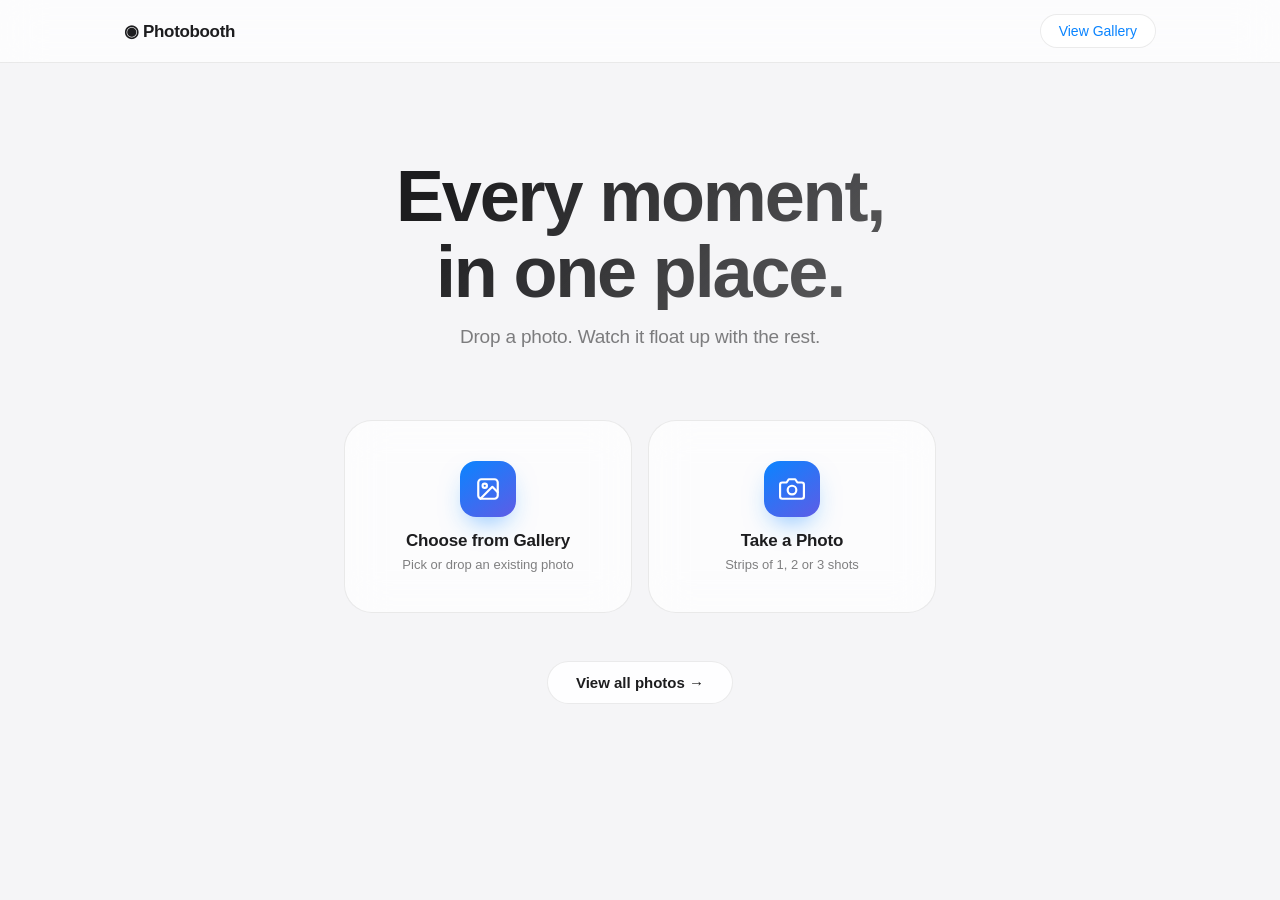
==== index.html @ c42ef678 "photobooth frontend" ====
<!DOCTYPE html>
<html lang="en">
<head>
<meta charset="utf-8">
<meta name="viewport" content="width=device-width, initial-scale=1">
<title>Photobooth</title>
<link rel="stylesheet" href="shared.css">
<style>
  /* ---------- Ambient floating bubbles ---------- */
  #bubbleLayer {
    position: fixed; inset: 0;
    overflow: hidden;
    pointer-events: none;
    z-index: 1;
  }
  .bubble {
    position: absolute;
    bottom: -30vh;
    border-radius: 24px;
    overflow: hidden;
    border: 1px solid var(--border);
    box-shadow: 0 20px 50px -18px rgba(0,0,0,.55);
    opacity: 0;
    will-change: transform, opacity;
    animation: floatUp linear forwards;
  }
  .bubble img { width: 100%; height: 100%; object-fit: cover; display: block; }
  @keyframes floatUp {
    0%   { opacity: 0; transform: translate3d(var(--x0), 0, 0) scale(var(--s0)) rotate(var(--r0)); }
    8%   { opacity: var(--o); }
    85%  { opacity: var(--o); }
    100% { opacity: 0; transform: translate3d(var(--x1), -145vh, 0) scale(var(--s1)) rotate(var(--r1)); }
  }
  @media (prefers-reduced-motion: reduce) { #bubbleLayer { display: none; } }

  /* keep interactive content above the bubble layer */
  nav, .hero, .dropzone-wrap, .viewall-wrap { position: relative; z-index: 2; }

  /* ---------- Source picker ---------- */
  .picker {
    display: grid;
    grid-template-columns: 1fr 1fr;
    gap: 16px;
  }
  @media (max-width: 560px) { .picker { grid-template-columns: 1fr; } }

  .pick-card {
    border: 1px solid var(--border);
    border-radius: var(--radius-lg);
    background: var(--surface);
    backdrop-filter: var(--blur);
    -webkit-backdrop-filter: var(--blur);
    padding: 40px 24px;
    text-align: center;
    cursor: pointer;
    transition: transform .35s cubic-bezier(.22,1,.36,1),
                border-color .25s ease, background .25s ease,
                box-shadow .35s ease;
  }
  .pick-card:hover {
    border-color: var(--accent);
    background: var(--surface-hover);
    transform: translateY(-4px);
    box-shadow: 0 24px 60px -24px rgba(10, 132, 255, 0.35);
  }
  .pick-card .dz-icon { margin-bottom: 14px; }

  /* ---------- Drop zone ---------- */
  .dropzone-wrap { max-width: 640px; margin: 0 auto; padding: 24px; }

  .back-link {
    display: inline-block;
    margin-bottom: 14px;
    font-size: 14px; font-weight: 500;
    color: var(--accent);
    cursor: pointer;
    border: none; background: none; padding: 0;
    font-family: inherit;
  }
  .back-link:hover { text-decoration: underline; }

  .dropzone {
    position: relative;
    border: 1.5px dashed var(--border);
    border-radius: var(--radius-lg);
    background: var(--surface);
    backdrop-filter: var(--blur);
    -webkit-backdrop-filter: var(--blur);
    padding: 56px 32px;
    text-align: center;
    cursor: pointer;
    transition: transform .35s cubic-bezier(.22,1,.36,1),
                border-color .25s ease, background .25s ease,
                box-shadow .35s ease;
  }
  .dropzone:hover, .dropzone.dragover {
    border-color: var(--accent);
    background: var(--surface-hover);
    transform: scale(1.015);
    box-shadow: 0 24px 60px -24px rgba(10, 132, 255, 0.35);
  }
  .dropzone input { display: none; }

  .dz-icon {
    width: 56px; height: 56px; margin: 0 auto 18px;
    border-radius: 16px;
    display: grid; place-items: center;
    background: linear-gradient(145deg, var(--accent), #5e5ce6);
    box-shadow: 0 12px 28px -10px rgba(10, 132, 255, 0.6);
    transition: transform .35s cubic-bezier(.22,1,.36,1);
  }
  .dropzone:hover .dz-icon { transform: translateY(-4px) scale(1.05); }
  .dz-icon svg { width: 26px; height: 26px; stroke: #fff; }

  .dz-title { font-size: 17px; font-weight: 600; letter-spacing: -0.01em; }
  .dz-sub { margin-top: 6px; font-size: 13px; color: var(--text-dim); }

  .preview {
    display: none;
    margin-top: 20px;
    align-items: center; gap: 14px;
    text-align: left;
  }
  .preview.show { display: flex; animation: rise .4s cubic-bezier(.22,1,.36,1); }
  .preview img {
    width: 64px; height: 64px; object-fit: cover;
    border-radius: var(--radius-md);
    border: 1px solid var(--border);
  }
  .preview .meta { flex: 1; min-width: 0; }
  .preview .name {
    font-size: 14px; font-weight: 600;
    white-space: nowrap; overflow: hidden; text-overflow: ellipsis;
  }
  .preview .size { font-size: 12px; color: var(--text-dim); margin-top: 2px; }

  /* ---------- View all ---------- */
  .viewall-wrap { text-align: center; padding: 24px 24px 96px; }

  /* ---------- Camera ---------- */
  .camera-card {
    border: 1px solid var(--border);
    border-radius: var(--radius-lg);
    background: var(--surface);
    backdrop-filter: var(--blur);
    -webkit-backdrop-filter: var(--blur);
    padding: 24px;
    text-align: center;
    animation: rise .4s cubic-bezier(.22,1,.36,1);
  }
  .camera-view {
    width: 100%;
    border-radius: var(--radius-md);
    background: #000;
    aspect-ratio: 4 / 3;
    object-fit: cover;
    transform: scaleX(-1);
  }
  .camera-actions {
    display: flex; justify-content: center; align-items: center;
    gap: 20px; margin-top: 20px;
  }
  .shutter {
    width: 72px; height: 72px;
    border-radius: 50%;
    border: 4px solid #fff;
    background: transparent;
    cursor: pointer;
    position: relative;
    transition: transform .2s cubic-bezier(.22,1,.36,1);
    box-shadow: 0 0 0 2px var(--border);
  }
  .shutter::after {
    content: '';
    position: absolute; inset: 6px;
    border-radius: 50%;
    background: #fff;
    transition: transform .15s ease;
  }
  .shutter:hover { transform: scale(1.06); }
  .shutter:active::after { transform: scale(.85); }

  .camera-error { padding: 40px 16px; color: var(--text-dim); font-size: 15px; line-height: 1.5; }

  /* ---------- Template picker ---------- */
  .template-picker {
    display: grid;
    grid-template-columns: repeat(3, 1fr);
    gap: 16px;
  }
  @media (max-width: 560px) { .template-picker { grid-template-columns: 1fr; } }

  .tmpl-card {
    border: 1px solid var(--border);
    border-radius: var(--radius-lg);
    background: var(--surface);
    backdrop-filter: var(--blur);
    -webkit-backdrop-filter: var(--blur);
    padding: 32px 20px;
    text-align: center;
    cursor: pointer;
    transition: transform .35s cubic-bezier(.22,1,.36,1),
                border-color .25s ease, background .25s ease,
                box-shadow .35s ease;
  }
  .tmpl-card:hover {
    border-color: var(--accent);
    background: var(--surface-hover);
    transform: translateY(-4px);
    box-shadow: 0 24px 60px -24px rgba(10, 132, 255, 0.35);
  }
  .tmpl-preview {
    margin: 0 auto 16px;
    width: 52px;
    background: #fff;
    border-radius: 6px;
    padding: 5px;
    display: flex; flex-direction: column; gap: 5px;
    box-shadow: 0 8px 20px -8px rgba(0,0,0,.4);
  }
  .tmpl-preview span {
    display: block;
    border-radius: 3px;
    background: linear-gradient(145deg, var(--accent), #5e5ce6);
    aspect-ratio: 4 / 3;
  }

  /* ---------- Background theme picker ---------- */
  .bg-picker {
    display: flex; gap: 12px; justify-content: center;
    margin-top: 20px;
    flex-wrap: wrap;
  }
  .bg-swatch {
    width: 44px; height: 74px;
    border-radius: 10px;
    border: 2px solid var(--border);
    cursor: pointer;
    object-fit: cover;
    background: var(--surface-hover);
    transition: transform .3s cubic-bezier(.22,1,.36,1), border-color .2s ease,
                box-shadow .3s ease;
  }
  .bg-swatch:hover { transform: translateY(-3px); }
  .bg-swatch.active {
    border-color: var(--accent);
    box-shadow: 0 0 0 3px rgba(10,132,255,.35), 0 10px 24px -10px rgba(10,132,255,.5);
    transform: translateY(-3px) scale(1.06);
  }
  .bg-label {
    margin-top: 10px;
    font-size: 12px; font-weight: 500;
    color: var(--text-dim);
    text-align: center;
  }

  .shot-progress {
    display: flex; justify-content: center; gap: 8px;
    margin-top: 16px;
  }
  .shot-progress i {
    width: 9px; height: 9px; border-radius: 50%;
    background: var(--border);
    transition: background .3s ease, transform .3s ease;
  }
  .shot-progress i.done { background: var(--accent); transform: scale(1.15); }
  .shot-progress i.current { background: var(--text); }

  .camera-counter {
    margin-top: 14px;
    font-size: 14px; font-weight: 600;
    color: var(--text-dim);
    letter-spacing: -0.01em;
  }

  .strip-review {
    max-height: 65vh;
    width: auto; max-width: 100%;
    margin: 0 auto;
    display: block;
    border-radius: var(--radius-md);
    border: 1px solid var(--border);
    box-shadow: 0 24px 60px -20px rgba(0,0,0,.5);
  }

  .flash {
    position: fixed; inset: 0; z-index: 250;
    background: #fff;
    opacity: 0; pointer-events: none;
  }
  .flash.go { animation: flashAnim .4s ease-out; }
  @keyframes flashAnim { 0% { opacity: .9; } 100% { opacity: 0; } }
</style>
</head>
<body>

<div id="bubbleLayer" aria-hidden="true"></div>

<nav>
  <div class="nav-inner">
    <a class="wordmark" href="index.html">◉ Photobooth</a>
    <a class="nav-link" href="gallery.html">View Gallery</a>
  </div>
</nav>

<header class="hero">
  <h1>Every moment,<br>in one place.</h1>
  <p>Drop a photo. Watch it float up with the rest.</p>
</header>

<div class="dropzone-wrap">

  <!-- Step 1: choose source -->
  <div class="picker" id="picker">
    <div class="pick-card" id="pickGallery">
      <div class="dz-icon">
        <svg fill="none" stroke-width="2" viewBox="0 0 24 24" stroke-linecap="round" stroke-linejoin="round">
          <rect x="3" y="3" width="18" height="18" rx="3"/><circle cx="9" cy="9" r="2"/><path d="M21 15l-5-5L5 21"/>
        </svg>
      </div>
      <div class="dz-title">Choose from Gallery</div>
      <div class="dz-sub">Pick or drop an existing photo</div>
    </div>
    <div class="pick-card" id="pickCamera">
      <div class="dz-icon">
        <svg fill="none" stroke-width="2" viewBox="0 0 24 24" stroke-linecap="round" stroke-linejoin="round">
          <path d="M23 19a2 2 0 01-2 2H3a2 2 0 01-2-2V8a2 2 0 012-2h4l2-3h6l2 3h4a2 2 0 012 2z"/><circle cx="12" cy="13" r="4"/>
        </svg>
      </div>
      <div class="dz-title">Take a Photo</div>
      <div class="dz-sub">Strips of 1, 2 or 3 shots</div>
    </div>
  </div>

  <!-- Step 2a: gallery picker -->
  <div id="galleryMode" class="hidden">
    <button class="back-link" data-back>‹ Back</button>
    <label class="dropzone" id="dropzone">
      <input type="file" id="file" accept="image/jpeg,image/png,image/webp">
      <div class="dz-icon">
        <svg fill="none" stroke-width="2" viewBox="0 0 24 24" stroke-linecap="round" stroke-linejoin="round">
          <path d="M12 16V4m0 0l-4 4m4-4l4 4"/><path d="M4 16v3a1 1 0 001 1h14a1 1 0 001-1v-3"/>
        </svg>
      </div>
      <div class="dz-title">Tap to choose, or drop a photo</div>
      <div class="dz-sub">JPEG · PNG · WebP — up to 5 MB</div>
      <div class="preview" id="preview">
        <img id="previewImg" alt="">
        <div class="meta">
          <div class="name" id="previewName"></div>
          <div class="size" id="previewSize"></div>
        </div>
      </div>
    </label>
    <div style="text-align:center; margin-top:20px;">
      <button class="btn-upload" id="uploadBtn">Share Photo</button>
    </div>
  </div>

  <!-- Step 2b: camera template picker -->
  <div id="templateMode" class="hidden">
    <button class="back-link" data-back>‹ Back</button>
    <div class="template-picker">
      <div class="tmpl-card" data-tmpl="1">
        <div class="tmpl-preview"><span></span></div>
        <div class="dz-title">Single Shot</div>
        <div class="dz-sub">1 photo · 2×6 strip</div>
      </div>
      <div class="tmpl-card" data-tmpl="2">
        <div class="tmpl-preview"><span></span><span></span></div>
        <div class="dz-title">Double</div>
        <div class="dz-sub">2 photos · 2×6 strip</div>
      </div>
      <div class="tmpl-card" data-tmpl="3">
        <div class="tmpl-preview"><span></span><span></span><span></span></div>
        <div class="dz-title">Classic Strip</div>
        <div class="dz-sub">3 photos · 2×6 strip</div>
      </div>
    </div>
  </div>

  <!-- Step 3: camera -->
  <div id="cameraMode" class="hidden">
    <button class="back-link" data-back-to-templates>‹ Templates</button>
    <div class="camera-card">
      <video class="camera-view" id="cameraView" autoplay playsinline></video>
      <canvas id="cameraCanvas" class="hidden"></canvas>
      <img id="stripPreview" class="strip-review hidden" alt="Your photo strip">
      <div class="camera-error hidden" id="cameraError"></div>
      <div id="captureUI">
        <div class="camera-counter" id="shotCounter"></div>
        <div class="camera-actions" id="cameraActions">
          <button class="shutter" id="shutterBtn" aria-label="Take photo"></button>
        </div>
        <div class="shot-progress" id="shotProgress"></div>
        <div class="bg-picker" id="bgPicker"></div>
        <div class="bg-label" id="bgLabel"></div>
      </div>
      <div class="camera-actions hidden" id="reviewActions">
        <button class="btn-pill btn-ghost" id="retakeBtn">Retake All</button>
        <button class="btn-pill btn-ghost" id="downloadBtn">Download</button>
        <button class="btn-pill btn-primary" id="shareCameraBtn">Share Strip</button>
      </div>
    </div>
  </div>

</div>

<div class="viewall-wrap">
  <a class="btn-pill btn-ghost" href="gallery.html" style="display:inline-block; text-decoration:none;">
    View all photos →
  </a>
</div>

<div class="flash" id="flash"></div>
<div class="lightbox" id="lightbox"><img id="lightboxImg" alt=""></div>
<div class="toast" id="toast"></div>

<script type="module">
  import { upload, list } from './storage.js';
  import { $, toast, initLightbox } from './shared.js';

  initLightbox();

  const fileInput = $('file'), uploadBtn = $('uploadBtn');

  /* ---------- Mode switching ---------- */
  const views = { picker: $('picker'), gallery: $('galleryMode'), templates: $('templateMode'), camera: $('cameraMode') };

  function show(mode) {
    Object.entries(views).forEach(([k, el]) => el.classList.toggle('hidden', k !== mode));
    if (mode !== 'camera') stopCamera();
  }

  $('pickGallery').addEventListener('click', () => show('gallery'));
  $('pickCamera').addEventListener('click', () => show('templates'));
  document.querySelectorAll('[data-back]').forEach(b =>
    b.addEventListener('click', () => { resetGalleryMode(); show('picker'); })
  );
  document.querySelectorAll('[data-back-to-templates]').forEach(b =>
    b.addEventListener('click', () => show('templates'))
  );

  /* ---------- Gallery mode ---------- */
  function setFile(f) {
    if (!f) return;
    $('previewImg').src = URL.createObjectURL(f);
    $('previewName').textContent = f.name;
    $('previewSize').textContent = (f.size / 1024 / 1024).toFixed(2) + ' MB';
    $('preview').classList.add('show');
    uploadBtn.classList.add('show');
  }

  function resetGalleryMode() {
    fileInput.value = '';
    $('preview').classList.remove('show');
    uploadBtn.classList.remove('show');
  }

  fileInput.addEventListener('change', () => setFile(fileInput.files[0]));

  const dropzone = $('dropzone');
  ['dragover', 'dragleave', 'drop'].forEach(ev =>
    dropzone.addEventListener(ev, (e) => {
      e.preventDefault();
      dropzone.classList.toggle('dragover', ev === 'dragover');
      if (ev === 'drop') {
        const f = e.dataTransfer.files[0];
        if (f) { fileInput.files = e.dataTransfer.files; setFile(f); }
      }
    })
  );

  uploadBtn.addEventListener('click', () => shareFile(fileInput.files[0], uploadBtn, resetGalleryMode));

  /* ---------- Camera: templates + strips ---------- */
  const STRIP = { W: 600, H: 1800, PAD: 30, GAP: 24, BOTTOM: 120, BG: '#ffffff' };

  let stream = null;
  let shotCount = 0;
  let shots = [];
  let stripBlob = null;

  let bgTemplates = [];
  let activeBg = null;
  const bgImageCache = {};

  function loadImage(url) {
    return new Promise((resolve, reject) => {
      const img = new Image();
      img.onload = () => resolve(img);
      img.onerror = reject;
      img.src = url;
    });
  }

  async function loadBgTemplates() {
    try {
      const res = await fetch('templates/templates.json');
      const data = await res.json();
      bgTemplates = data.templates || [];
    } catch {
      bgTemplates = [];
    }
    if (bgTemplates.length && !activeBg) activeBg = bgTemplates[0];
    renderBgPicker();
    bgTemplates.forEach(t => {
      loadImage(t.file).then(img => { bgImageCache[t.id] = img; }).catch(() => {});
    });
  }

  function renderBgPicker() {
    const wrap = $('bgPicker');
    wrap.innerHTML = '';
    bgTemplates.forEach(t => {
      const img = document.createElement('img');
      img.className = 'bg-swatch' + (activeBg && activeBg.id === t.id ? ' active' : '');
      img.src = t.file;
      img.alt = t.name;
      img.title = t.name;
      img.addEventListener('click', () => { activeBg = t; renderBgPicker(); });
      wrap.appendChild(img);
    });
    $('bgLabel').textContent = activeBg ? 'Background: ' + activeBg.name : '';
  }

  loadBgTemplates();

  document.querySelectorAll('.tmpl-card').forEach(card =>
    card.addEventListener('click', () => {
      shotCount = Number(card.dataset.tmpl);
      startCamera();
    })
  );

  async function startCamera() {
    resetCapture();
    show('camera');
    try {
      stream = await navigator.mediaDevices.getUserMedia({
        video: { facingMode: 'user', width: { ideal: 1280 }, height: { ideal: 960 } },
        audio: false,
      });
      $('cameraView').srcObject = stream;
    } catch (err) {
      $('cameraView').classList.add('hidden');
      $('captureUI').classList.add('hidden');
      const msg = $('cameraError');
      msg.classList.remove('hidden');
      msg.innerHTML = err.name === 'NotAllowedError'
        ? 'Camera access was denied.<br>Allow camera permission in your browser and try again.'
        : 'No camera available on this device.<br>Try “Choose from Gallery” instead.';
    }
  }

  function stopCamera() {
    if (stream) { stream.getTracks().forEach(t => t.stop()); stream = null; }
  }

  function resetCapture() {
    shots = [];
    stripBlob = null;
    $('stripPreview').classList.add('hidden');
    $('cameraView').classList.remove('hidden');
    $('reviewActions').classList.add('hidden');
    $('captureUI').classList.remove('hidden');
    $('cameraError').classList.add('hidden');
    renderProgress();
  }

  function renderProgress() {
    $('shotCounter').textContent = `Photo ${Math.min(shots.length + 1, shotCount)} of ${shotCount}`;
    const dots = $('shotProgress');
    dots.innerHTML = '';
    for (let i = 0; i < shotCount; i++) {
      const d = document.createElement('i');
      if (i < shots.length) d.className = 'done';
      else if (i === shots.length) d.className = 'current';
      dots.appendChild(d);
    }
  }

  $('shutterBtn').addEventListener('click', () => {
    const video = $('cameraView');
    const shot = document.createElement('canvas');

    const vw = video.videoWidth, vh = video.videoHeight;
    const targetRatio = 4 / 3;
    let sw = vw, sh = vw / targetRatio;
    if (sh > vh) { sh = vh; sw = vh * targetRatio; }
    shot.width = sw; shot.height = sh;
    const ctx = shot.getContext('2d');
    ctx.translate(sw, 0);
    ctx.scale(-1, 1);
    ctx.drawImage(video, (vw - sw) / 2, (vh - sh) / 2, sw, sh, 0, 0, sw, sh);

    shots.push(shot);

    const flash = $('flash');
    flash.classList.remove('go');
    void flash.offsetWidth;
    flash.classList.add('go');

    if (shots.length >= shotCount) composeStrip();
    else renderProgress();
  });

  function composeStrip() {
    const c = $('cameraCanvas');
    c.width = STRIP.W; c.height = STRIP.H;
    const ctx = c.getContext('2d');

    const bgImg = activeBg && bgImageCache[activeBg.id];
    if (bgImg) ctx.drawImage(bgImg, 0, 0, STRIP.W, STRIP.H);
    else { ctx.fillStyle = STRIP.BG; ctx.fillRect(0, 0, STRIP.W, STRIP.H); }

    const n = shots.length;
    const availH = STRIP.H - STRIP.PAD * 2 - STRIP.BOTTOM - STRIP.GAP * (n - 1);
    const cellH = Math.floor(availH / n);
    const cellW = STRIP.W - STRIP.PAD * 2;

    shots.forEach((shot, i) => {
      const y = STRIP.PAD + i * (cellH + STRIP.GAP);
      const cellRatio = cellW / cellH;
      let sw = shot.width, sh = shot.width / cellRatio;
      if (sh > shot.height) { sh = shot.height; sw = shot.height * cellRatio; }
      const sx = (shot.width - sw) / 2, sy = (shot.height - sh) / 2;
      ctx.drawImage(shot, sx, sy, sw, sh, STRIP.PAD, y, cellW, cellH);
    });

    const textColor = (activeBg && activeBg.textColor) || '#1d1d1f';
    const subColor  = (activeBg && activeBg.subColor)  || '#86868b';
    ctx.fillStyle = textColor;
    ctx.font = '600 30px -apple-system, "SF Pro Text", "Segoe UI", sans-serif';
    ctx.textAlign = 'center';
    ctx.fillText('◉ PHOTOBOOTH', STRIP.W / 2, STRIP.H - STRIP.BOTTOM / 2 - 14);
    ctx.fillStyle = subColor;
    ctx.font = '400 18px -apple-system, "SF Pro Text", "Segoe UI", sans-serif';
    ctx.fillText(new Date().toLocaleDateString(undefined, { day: 'numeric', month: 'short', year: 'numeric' }),
                 STRIP.W / 2, STRIP.H - STRIP.BOTTOM / 2 + 16);

    c.toBlob((blob) => {
      stripBlob = blob;
      $('stripPreview').src = URL.createObjectURL(blob);
      $('stripPreview').classList.remove('hidden');
      $('cameraView').classList.add('hidden');
      $('captureUI').classList.add('hidden');
      $('reviewActions').classList.remove('hidden');
    }, 'image/jpeg', 0.92);
  }

  $('retakeBtn').addEventListener('click', resetCapture);

  function downloadBlob(blob, filename) {
    const a = document.createElement('a');
    a.href = URL.createObjectURL(blob);
    a.download = filename;
    document.body.appendChild(a);
    a.click();
    a.remove();
    setTimeout(() => URL.revokeObjectURL(a.href), 4000);
    toast('Downloading…');
  }

  $('downloadBtn').addEventListener('click', () => {
    if (stripBlob) downloadBlob(stripBlob, `photobooth-strip_${Date.now()}.jpg`);
  });

  $('shareCameraBtn').addEventListener('click', () => {
    if (!stripBlob) return;
    const f = new File([stripBlob], `strip_${Date.now()}.jpg`, { type: 'image/jpeg' });
    shareFile(f, $('shareCameraBtn'), () => { resetCapture(); show('picker'); });
  });

  /* ---------- Shared upload ---------- */
  async function shareFile(f, btn, onDone) {
    if (!f) return;
    btn.disabled = true;
    const label = btn.textContent;
    btn.textContent = 'Sharing…';
    try {
      const res = await upload(f);
      if (res.ok) {
        toast('Photo shared ✓');
        onDone();
        loadBubbles(); // let the new photo join the float
      } else {
        toast('Upload failed: ' + res.error);
      }
    } catch {
      toast('Upload failed — backend not reachable');
    }
    btn.disabled = false;
    btn.textContent = label;
  }

  /* ---------- Floating bubbles ---------- */
  let bubblePool = [];
  let bubbleTimer = null;

  function spawnBubble() {
    if (!bubblePool.length) return;
    const layer = $('bubbleLayer');
    if (layer.childElementCount >= 9) return; // keep it ambient, not noisy

    const img = bubblePool[Math.floor(Math.random() * bubblePool.length)];
    const b = document.createElement('div');
    b.className = 'bubble';

    const size = 90 + Math.random() * 130;          // 90–220 px
    const fromLeft = Math.random() < 0.5;
    const edgeX = fromLeft
      ? -(size * 0.4) + Math.random() * (innerWidth * 0.22)
      : innerWidth - Math.random() * (innerWidth * 0.22) - size * 0.6;
    const drift = (fromLeft ? 1 : -1) * (30 + Math.random() * 90);
    const dur = 14 + Math.random() * 10;            // 14–24 s to cross the screen
    const rot = (Math.random() * 10 - 5).toFixed(1);

    b.style.width = size + 'px';
    b.style.height = size + 'px';
    b.style.left = '0px';
    b.style.setProperty('--x0', edgeX + 'px');
    b.style.setProperty('--x1', (edgeX + drift) + 'px');
    b.style.setProperty('--s0', (0.85 + Math.random() * 0.2).toFixed(2));
    b.style.setProperty('--s1', (1.0 + Math.random() * 0.15).toFixed(2));
    b.style.setProperty('--r0', rot + 'deg');
    b.style.setProperty('--r1', (-rot) + 'deg');
    b.style.setProperty('--o', (0.5 + Math.random() * 0.4).toFixed(2));
    b.style.animationDuration = dur + 's';

    const el = document.createElement('img');
    el.src = img.url;
    el.alt = '';
    el.draggable = false;
    b.appendChild(el);
    b.addEventListener('animationend', () => b.remove());
    layer.appendChild(b);
  }

  async function loadBubbles() {
    try {
      const res = await list();
      if (!res.ok) return;
      bubblePool = res.images;
      if (bubbleTimer) clearInterval(bubbleTimer);
      if (!bubblePool.length) return;
      for (let i = 0; i < 3; i++) setTimeout(spawnBubble, i * 900); // opening burst
      bubbleTimer = setInterval(spawnBubble, 2200);
    } catch { /* backend offline — page still works */ }
  }

  loadBubbles();
</script>
</body>
</html>
---- shared.css ----
/* Photobooth shared design system — Apple-style, dark-first */

:root {
  --bg: #000000;
  --surface: rgba(255, 255, 255, 0.06);
  --surface-hover: rgba(255, 255, 255, 0.1);
  --border: rgba(255, 255, 255, 0.12);
  --text: #f5f5f7;
  --text-dim: rgba(245, 245, 247, 0.56);
  --accent: #0a84ff;
  --radius-lg: 28px;
  --radius-md: 18px;
  --blur: saturate(180%) blur(20px);
}
@media (prefers-color-scheme: light) {
  :root {
    --bg: #f5f5f7;
    --surface: rgba(255, 255, 255, 0.72);
    --surface-hover: rgba(255, 255, 255, 0.9);
    --border: rgba(0, 0, 0, 0.08);
    --text: #1d1d1f;
    --text-dim: rgba(29, 29, 31, 0.56);
  }
}

* { margin: 0; padding: 0; box-sizing: border-box; }

html { -webkit-font-smoothing: antialiased; }

body {
  font-family: -apple-system, BlinkMacSystemFont, "SF Pro Display", "SF Pro Text",
               "Segoe UI", Roboto, "Helvetica Neue", sans-serif;
  background: var(--bg);
  color: var(--text);
  min-height: 100vh;
  transition: background .4s ease;
}

.hidden { display: none !important; }

/* ---------- Nav ---------- */
nav {
  position: sticky; top: 0; z-index: 100;
  backdrop-filter: var(--blur);
  -webkit-backdrop-filter: var(--blur);
  background: var(--surface);
  border-bottom: 1px solid var(--border);
}
.nav-inner {
  max-width: 1080px; margin: 0 auto;
  display: flex; align-items: center; justify-content: space-between;
  padding: 14px 24px;
}
.wordmark {
  font-size: 17px; font-weight: 600; letter-spacing: -0.02em;
  color: var(--text); text-decoration: none;
}
.nav-link {
  font-size: 14px; font-weight: 500;
  color: var(--accent); text-decoration: none;
  padding: 8px 18px;
  border-radius: 980px;
  border: 1px solid var(--border);
  background: var(--surface);
  transition: transform .3s cubic-bezier(.22,1,.36,1), background .25s ease;
}
.nav-link:hover { transform: scale(1.05); background: var(--surface-hover); }

/* ---------- Hero ---------- */
.hero {
  max-width: 1080px; margin: 0 auto;
  padding: 96px 24px 48px;
  text-align: center;
  position: relative; z-index: 2;
}
.hero h1 {
  font-size: clamp(40px, 7vw, 72px);
  font-weight: 700;
  letter-spacing: -0.03em;
  line-height: 1.05;
  background: linear-gradient(135deg, var(--text) 30%, var(--text-dim));
  -webkit-background-clip: text;
  background-clip: text;
  -webkit-text-fill-color: transparent;
}
.hero p {
  margin-top: 16px;
  font-size: 19px;
  color: var(--text-dim);
  letter-spacing: -0.01em;
}

/* ---------- Buttons ---------- */
.btn-pill {
  padding: 12px 28px;
  font: inherit; font-size: 15px; font-weight: 600;
  border-radius: 980px;
  cursor: pointer;
  transition: transform .3s cubic-bezier(.22,1,.36,1), opacity .2s;
}
.btn-pill:hover { transform: scale(1.04); }
.btn-pill:disabled { opacity: .45; cursor: default; transform: none; }
.btn-primary { background: var(--accent); color: #fff; border: none; box-shadow: 0 12px 30px -10px rgba(10,132,255,.55); }
.btn-ghost { background: var(--surface-hover); color: var(--text); border: 1px solid var(--border); }

.btn-upload {
  display: none;
  margin: 8px auto 0;
  padding: 14px 44px;
  font: inherit; font-size: 16px; font-weight: 600; letter-spacing: -0.01em;
  color: #fff;
  background: var(--accent);
  border: none; border-radius: 980px;
  cursor: pointer;
  box-shadow: 0 12px 30px -10px rgba(10, 132, 255, 0.55);
  transition: transform .3s cubic-bezier(.22,1,.36,1), box-shadow .3s ease, opacity .2s;
}
.btn-upload.show { display: block; animation: rise .4s cubic-bezier(.22,1,.36,1); }
.btn-upload:hover { transform: scale(1.04); box-shadow: 0 16px 36px -10px rgba(10,132,255,.7); }
.btn-upload:active { transform: scale(0.97); }
.btn-upload:disabled { opacity: .45; cursor: default; transform: none; }

@keyframes rise {
  from { opacity: 0; transform: translateY(12px); }
  to   { opacity: 1; transform: translateY(0); }
}

/* ---------- Toast ---------- */
.toast {
  position: fixed; left: 50%; bottom: 32px;
  transform: translate(-50%, 80px);
  padding: 12px 22px;
  font-size: 14px; font-weight: 500;
  background: var(--surface);
  backdrop-filter: var(--blur);
  -webkit-backdrop-filter: var(--blur);
  border: 1px solid var(--border);
  border-radius: 980px;
  box-shadow: 0 16px 40px -12px rgba(0,0,0,.4);
  opacity: 0;
  transition: transform .45s cubic-bezier(.22,1,.36,1), opacity .3s;
  pointer-events: none;
  z-index: 400;
}
.toast.show { opacity: 1; transform: translate(-50%, 0); }

/* ---------- Lightbox ---------- */
.lightbox {
  position: fixed; inset: 0; z-index: 300;
  display: grid; place-items: center;
  background: rgba(0,0,0,.7);
  backdrop-filter: blur(30px);
  -webkit-backdrop-filter: blur(30px);
  opacity: 0; pointer-events: none;
  transition: opacity .3s ease;
  cursor: zoom-out;
}
.lightbox.open { opacity: 1; pointer-events: auto; }
.lightbox img {
  max-width: 92vw; max-height: 88vh;
  border-radius: var(--radius-md);
  box-shadow: 0 40px 100px -20px rgba(0,0,0,.8);
  transform: scale(.94);
  transition: transform .35s cubic-bezier(.22,1,.36,1);
}
.lightbox.open img { transform: scale(1); }

@media (max-width: 600px) {
  .hero { padding: 64px 24px 32px; }
}
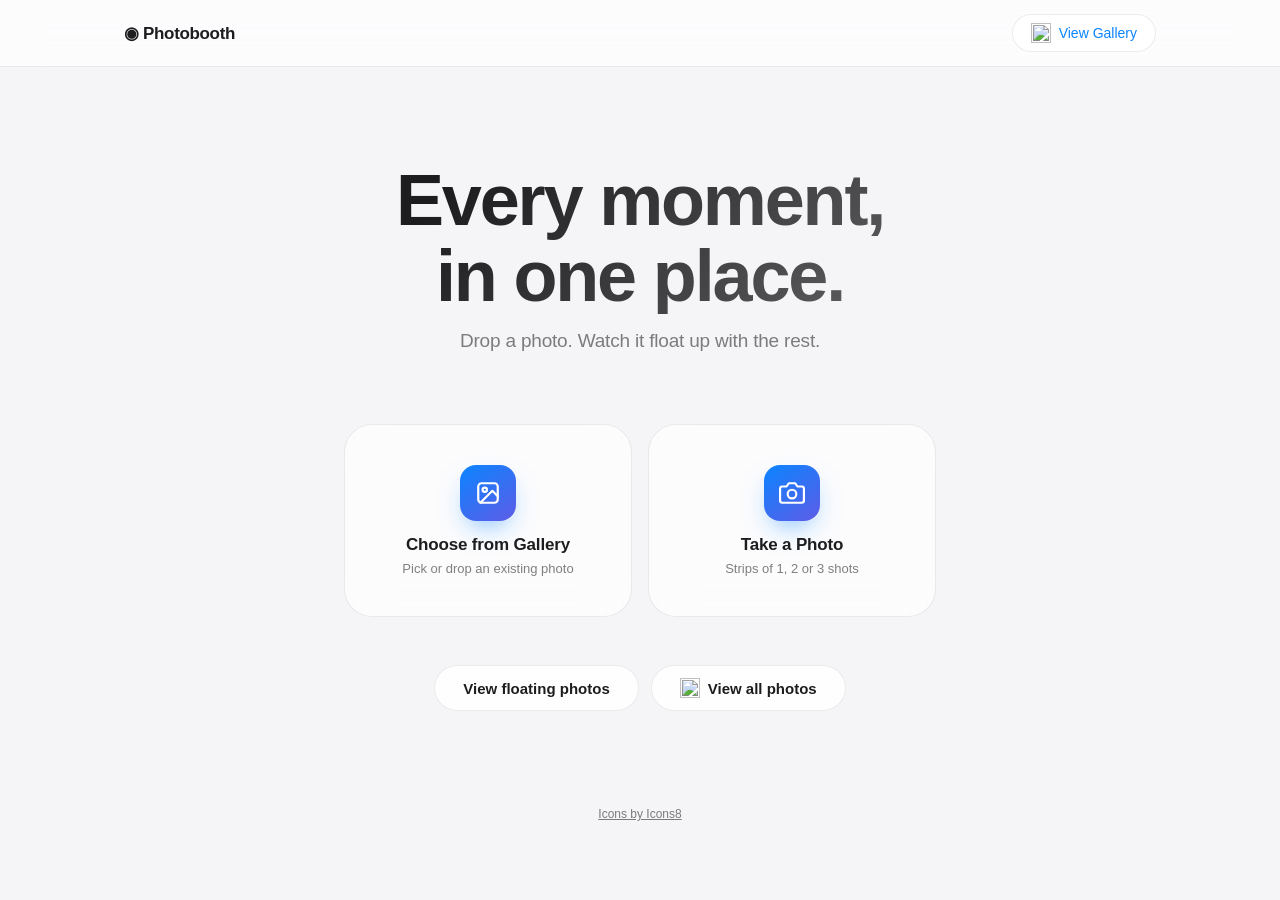
==== commit c88fdfc8: "added mcp, floating images view page, playhtml features" ====
--- a/index.html
+++ b/index.html
@@ -18,20 +18,160 @@
     bottom: -30vh;
     border-radius: 24px;
     overflow: hidden;
-    border: 1px solid var(--border);
-    box-shadow: 0 20px 50px -18px rgba(0,0,0,.55);
+    border: 1px solid rgba(255, 255, 255, 0.1);
+    box-shadow: 0 10px 30px -12px rgba(0,0,0,.3);
     opacity: 0;
     will-change: transform, opacity;
     animation: floatUp linear forwards;
-  }
-  .bubble img { width: 100%; height: 100%; object-fit: cover; display: block; }
+    filter: blur(1px);
+  }
+  .bubble img { 
+    width: 100%; height: 100%; object-fit: cover; display: block; 
+    opacity: 0.8;
+  }
   @keyframes floatUp {
     0%   { opacity: 0; transform: translate3d(var(--x0), 0, 0) scale(var(--s0)) rotate(var(--r0)); }
-    8%   { opacity: var(--o); }
+    10%  { opacity: var(--o); }
     85%  { opacity: var(--o); }
     100% { opacity: 0; transform: translate3d(var(--x1), -145vh, 0) scale(var(--s1)) rotate(var(--r1)); }
   }
   @media (prefers-reduced-motion: reduce) { #bubbleLayer { display: none; } }
+
+  #imagesView {
+    position: fixed; inset: 0; z-index: 350;
+    overflow: hidden;
+    background: var(--bg);
+  }
+  #imagesViewBubbleLayer {
+    position: absolute; inset: 0;
+    overflow: hidden;
+    pointer-events: none;
+  }
+  .immersive-bubble {
+    filter: none;
+    animation-name: floatUpOpaque;
+    appearance: none;
+    padding: 7px;
+    border: 2px solid rgba(255, 255, 255, 0.9);
+    border-radius: 22px;
+    background: #fff;
+    cursor: pointer;
+    pointer-events: auto;
+    --immersive-default-shadow: 0 16px 40px -12px rgba(0, 0, 0, 0.65);
+    box-shadow: 0 12px 26px -8px var(--glow-color), 0 22px 38px -12px var(--glow-color);
+  }
+  .immersive-bubble:focus-visible {
+    outline: 3px solid var(--accent);
+    outline-offset: 4px;
+  }
+  .immersive-bubble img { opacity: 1; border-radius: 14px; }
+  @keyframes floatUpOpaque {
+    0%   { opacity: 1; transform: translate3d(var(--x0), 0, 0) scale(var(--s0)) rotate(var(--r0)); }
+    100% { opacity: 1; transform: translate3d(var(--x1), -145vh, 0) scale(var(--s1)) rotate(var(--r1)); }
+  }
+  #loveConfettiLayer {
+    position: fixed; inset: 0; z-index: 360;
+    overflow: hidden; pointer-events: none;
+  }
+  .love-confetti {
+    position: absolute;
+    font-size: 28px;
+    line-height: 1;
+    will-change: transform, opacity;
+    animation: loveConfettiBurst 1.25s cubic-bezier(.16,.72,.3,1) forwards;
+    user-select: none;
+  }
+  @keyframes loveConfettiBurst {
+    0% { opacity: 1; transform: translate(-50%, -50%) scale(.5) rotate(0deg); }
+    100% { opacity: 0; transform: translate(calc(-50% + var(--love-x)), calc(-50% + var(--love-y))) scale(1.1) rotate(var(--love-rotate)); }
+  }
+  .images-view-close {
+    position: absolute;
+    top: max(16px, env(safe-area-inset-top));
+    left: max(16px, env(safe-area-inset-left));
+    z-index: 2;
+    padding: 11px 18px;
+    border: 1px solid var(--border);
+    border-radius: 980px;
+    background: var(--surface);
+    color: var(--text);
+    backdrop-filter: var(--blur);
+    -webkit-backdrop-filter: var(--blur);
+    font: inherit;
+    font-size: 14px;
+    font-weight: 600;
+    cursor: pointer;
+  }
+  .images-view-close:hover { background: var(--surface-hover); }
+  .emoji-picker {
+    position: absolute;
+    z-index: 3;
+    left: 50%;
+    bottom: max(16px, env(safe-area-inset-bottom));
+    width: min(720px, calc(100% - 24px));
+    padding: 12px 16px 14px;
+    transform: translateX(-50%);
+    border: 1px solid var(--border);
+    border-radius: 22px;
+    background: var(--surface);
+    backdrop-filter: var(--blur);
+    -webkit-backdrop-filter: var(--blur);
+    box-shadow: 0 16px 40px -12px rgba(0, 0, 0, .45);
+  }
+  .emoji-picker-label {
+    display: block;
+    margin-bottom: 9px;
+    color: var(--text-dim);
+    font-size: 12px;
+    font-weight: 600;
+    text-align: center;
+  }
+  .emoji-picker-options {
+    display: flex;
+    justify-content: center;
+    flex-wrap: wrap;
+    gap: 6px;
+  }
+  .emoji-choice {
+    display: inline-flex;
+    min-width: 42px;
+    height: 42px;
+    align-items: center;
+    justify-content: center;
+    padding: 0 8px;
+    border: 1px solid transparent;
+    border-radius: 12px;
+    background: transparent;
+    color: var(--text);
+    font: inherit;
+    font-size: 23px;
+    cursor: pointer;
+    transition: background .2s ease, border-color .2s ease, transform .2s ease;
+  }
+  .emoji-choice:hover { background: var(--surface-hover); transform: translateY(-2px); }
+  .emoji-choice[aria-pressed="true"] {
+    border-color: var(--accent);
+    background: var(--surface-hover);
+    box-shadow: 0 0 0 2px rgba(10, 132, 255, .2);
+  }
+  .emoji-choice:focus-visible {
+    outline: 2px solid var(--accent);
+    outline-offset: 2px;
+  }
+  .emoji-choice-random {
+    min-width: 76px;
+    font-size: 13px;
+    font-weight: 600;
+  }
+  @media (prefers-reduced-motion: reduce) {
+    .immersive-bubble {
+      animation: none;
+      bottom: auto;
+      top: var(--static-y);
+      opacity: 1;
+      transform: translateX(var(--x0)) rotate(var(--r0));
+    }
+  }
 
   /* keep interactive content above the bubble layer */
   nav, .hero, .dropzone-wrap, .viewall-wrap { position: relative; z-index: 2; }
@@ -79,27 +219,61 @@
   }
   .back-link:hover { text-decoration: underline; }
 
-  .dropzone {
-    position: relative;
-    border: 1.5px dashed var(--border);
+  /* ---------- Gallery Selection ---------- */
+  .selection-container {
+    display: flex;
+    flex-direction: column;
+    align-items: center;
+    gap: 24px;
+    padding: 20px 0;
+  }
+
+  .select-btn {
+    padding: 16px 32px;
+    font: inherit; font-size: 16px; font-weight: 600;
+    color: var(--text);
+    background: var(--surface);
+    border: 1px solid var(--border);
+    border-radius: 980px;
+    cursor: pointer;
+    transition: all .3s cubic-bezier(.22,1,.36,1);
+    display: flex; align-items: center; gap: 12px;
+  }
+  .select-btn:hover {
+    background: var(--surface-hover);
+    border-color: var(--accent);
+    transform: translateY(-2px);
+  }
+  .select-btn .ui-icon { width: 20px; height: 20px; }
+
+  .selection-preview {
+    display: none;
+    flex-direction: column;
+    align-items: center;
+    gap: 16px;
+    animation: rise .4s cubic-bezier(.22,1,.36,1);
+  }
+  .selection-preview.show { display: flex; }
+  .selection-preview img {
+    width: 240px;
+    height: 240px;
+    object-fit: cover;
     border-radius: var(--radius-lg);
-    background: var(--surface);
-    backdrop-filter: var(--blur);
-    -webkit-backdrop-filter: var(--blur);
-    padding: 56px 32px;
+    border: 4px solid var(--surface);
+    box-shadow: 0 20px 40px -15px rgba(0,0,0,0.4);
+    background: var(--bg);
+  }
+  .selection-preview .info {
     text-align: center;
-    cursor: pointer;
-    transition: transform .35s cubic-bezier(.22,1,.36,1),
-                border-color .25s ease, background .25s ease,
-                box-shadow .35s ease;
-  }
-  .dropzone:hover, .dropzone.dragover {
-    border-color: var(--accent);
-    background: var(--surface-hover);
-    transform: scale(1.015);
-    box-shadow: 0 24px 60px -24px rgba(10, 132, 255, 0.35);
-  }
-  .dropzone input { display: none; }
+    color: var(--text-dim);
+    font-size: 14px;
+  }
+  .selection-preview .info strong {
+    color: var(--text);
+    display: block;
+    margin-bottom: 4px;
+    font-size: 16px;
+  }
 
   .dz-icon {
     width: 56px; height: 56px; margin: 0 auto 18px;
@@ -136,6 +310,7 @@
 
   /* ---------- View all ---------- */
   .viewall-wrap { text-align: center; padding: 24px 24px 96px; }
+  .home-actions { display: flex; justify-content: center; flex-wrap: wrap; gap: 12px; }
 
   /* ---------- Camera ---------- */
   .camera-card {
@@ -160,6 +335,8 @@
     display: flex; justify-content: center; align-items: center;
     gap: 20px; margin-top: 20px;
   }
+  .camera-actions .btn-pill { display: inline-flex; align-items: center; justify-content: center; gap: 8px; }
+  .camera-actions .ui-icon { width: 20px; height: 20px; }
   .shutter {
     width: 72px; height: 72px;
     border-radius: 50%;
@@ -290,16 +467,45 @@
   }
   .flash.go { animation: flashAnim .4s ease-out; }
   @keyframes flashAnim { 0% { opacity: .9; } 100% { opacity: 0; } }
+  @media (max-width: 600px) {
+    .camera-actions#reviewActions { flex-wrap: wrap; gap: 10px; }
+    #reviewActions .btn-pill { flex: 1 1 120px; padding: 10px 16px; }
+  }
 </style>
 </head>
 <body>
 
 <div id="bubbleLayer" aria-hidden="true"></div>
+<section id="imagesView" class="hidden" aria-hidden="true" role="dialog" aria-modal="true" aria-label="Floating photos">
+  <div id="imagesViewBubbleLayer"></div>
+  <div id="loveConfettiLayer" aria-hidden="true"></div>
+  <button class="images-view-close" id="closeImagesView" type="button">‹ Back to home</button>
+  <div class="emoji-picker" role="group" aria-label="Choose confetti emoji">
+    <span class="emoji-picker-label">Pick the emoji for your photo reactions</span>
+    <div class="emoji-picker-options">
+      <button class="emoji-choice" type="button" data-emoji="🩷" aria-label="Pink heart" aria-pressed="true">🩷</button>
+      <button class="emoji-choice" type="button" data-emoji="😍" aria-label="Heart eyes" aria-pressed="false">😍</button>
+      <button class="emoji-choice" type="button" data-emoji="🥰" aria-label="Smiling face with hearts" aria-pressed="false">🥰</button>
+      <button class="emoji-choice" type="button" data-emoji="🤩" aria-label="Star-struck" aria-pressed="false">🤩</button>
+      <button class="emoji-choice" type="button" data-emoji="😻" aria-label="Smiling cat with heart eyes" aria-pressed="false">😻</button>
+      <button class="emoji-choice" type="button" data-emoji="👍" aria-label="Thumbs up" aria-pressed="false">👍</button>
+      <button class="emoji-choice" type="button" data-emoji="🫶" aria-label="Heart hands" aria-pressed="false">🫶</button>
+      <button class="emoji-choice" type="button" data-emoji="💖" aria-label="Sparkling heart" aria-pressed="false">💖</button>
+      <button class="emoji-choice" type="button" data-emoji="💞" aria-label="Revolving hearts" aria-pressed="false">💞</button>
+      <button class="emoji-choice" type="button" data-emoji="❤️‍🔥" aria-label="Heart on fire" aria-pressed="false">❤️‍🔥</button>
+      <button class="emoji-choice" type="button" data-emoji="🔥" aria-label="Fire" aria-pressed="false">🔥</button>
+      <button class="emoji-choice emoji-choice-random" type="button" data-emoji="random" aria-pressed="false">Random</button>
+    </div>
+  </div>
+</section>
 
 <nav>
   <div class="nav-inner">
     <a class="wordmark" href="index.html">◉ Photobooth</a>
-    <a class="nav-link" href="gallery.html">View Gallery</a>
+    <a class="nav-link gallery-nav-link" href="gallery.html" aria-label="View gallery" title="View gallery">
+      <img class="ui-icon" src="https://img.icons8.com/?id=82738&amp;format=png&amp;size=48&amp;color=0A84FF" alt="">
+      <span class="nav-link-label">View Gallery</span>
+    </a>
   </div>
 </nav>
 
@@ -335,25 +541,23 @@
   <!-- Step 2a: gallery picker -->
   <div id="galleryMode" class="hidden">
     <button class="back-link" data-back>‹ Back</button>
-    <label class="dropzone" id="dropzone">
-      <input type="file" id="file" accept="image/jpeg,image/png,image/webp">
-      <div class="dz-icon">
-        <svg fill="none" stroke-width="2" viewBox="0 0 24 24" stroke-linecap="round" stroke-linejoin="round">
-          <path d="M12 16V4m0 0l-4 4m4-4l4 4"/><path d="M4 16v3a1 1 0 001 1h14a1 1 0 001-1v-3"/>
-        </svg>
-      </div>
-      <div class="dz-title">Tap to choose, or drop a photo</div>
-      <div class="dz-sub">JPEG · PNG · WebP — up to 5 MB</div>
-      <div class="preview" id="preview">
+    <div class="selection-container">
+      <button class="select-btn" id="selectFileBtn">
+        <img class="ui-icon" src="https://img.icons8.com/?id=82738&amp;format=png&amp;size=48&amp;color=0A84FF" alt="">
+        Choose from Gallery
+      </button>
+      <input type="file" id="file" accept="image/jpeg,image/png,image/webp" class="hidden">
+      <div class="selection-preview" id="selectionPreview">
         <img id="previewImg" alt="">
-        <div class="meta">
-          <div class="name" id="previewName"></div>
-          <div class="size" id="previewSize"></div>
+        <div class="info">
+          <strong id="previewName">photo.jpg</strong>
+          <span id="previewSize">0.00 MB</span>
         </div>
       </div>
-    </label>
-    <div style="text-align:center; margin-top:20px;">
-      <button class="btn-upload" id="uploadBtn">Share Photo</button>
+      <button class="btn-upload" id="uploadBtn">
+        <img class="ui-icon" src="https://img.icons8.com/?id=82721&amp;format=png&amp;size=48&amp;color=FFFFFF" alt="">
+        <span>Confirm &amp; Share Photo</span>
+      </button>
     </div>
   </div>
 
@@ -364,12 +568,12 @@
       <div class="tmpl-card" data-tmpl="1">
         <div class="tmpl-preview"><span></span></div>
         <div class="dz-title">Single Shot</div>
-        <div class="dz-sub">1 photo · 2×6 strip</div>
+        <div class="dz-sub">1 photo · 4×6 (4R)</div>
       </div>
       <div class="tmpl-card" data-tmpl="2">
         <div class="tmpl-preview"><span></span><span></span></div>
         <div class="dz-title">Double</div>
-        <div class="dz-sub">2 photos · 2×6 strip</div>
+        <div class="dz-sub">2 photos · 4×6 (4R)</div>
       </div>
       <div class="tmpl-card" data-tmpl="3">
         <div class="tmpl-preview"><span></span><span></span><span></span></div>
@@ -399,7 +603,10 @@
       <div class="camera-actions hidden" id="reviewActions">
         <button class="btn-pill btn-ghost" id="retakeBtn">Retake All</button>
         <button class="btn-pill btn-ghost" id="downloadBtn">Download</button>
-        <button class="btn-pill btn-primary" id="shareCameraBtn">Share Strip</button>
+        <button class="btn-pill btn-primary" id="shareCameraBtn">
+          <img class="ui-icon" src="https://img.icons8.com/?id=82713&amp;format=png&amp;size=48&amp;color=FFFFFF" alt="">
+          <span>Share Strip</span>
+        </button>
       </div>
     </div>
   </div>
@@ -407,10 +614,15 @@
 </div>
 
 <div class="viewall-wrap">
-  <a class="btn-pill btn-ghost" href="gallery.html" style="display:inline-block; text-decoration:none;">
-    View all photos →
-  </a>
+  <div class="home-actions">
+    <button class="btn-pill btn-ghost" id="openImagesView" type="button">View floating photos</button>
+    <a class="btn-pill btn-ghost viewall-link" href="gallery.html" aria-label="View all photos" title="View all photos" style="display:inline-flex; align-items:center; justify-content:center; gap:8px; text-decoration:none;">
+      <img class="ui-icon" src="https://img.icons8.com/?id=82738&amp;format=png&amp;size=48&amp;color=0A84FF" alt="">
+      <span class="viewall-label">View all photos</span>
+    </a>
+  </div>
 </div>
+<footer class="icon-attribution"><a href="https://icons8.com" target="_blank" rel="noreferrer">Icons by Icons8</a></footer>
 
 <div class="flash" id="flash"></div>
 <div class="lightbox" id="lightbox"><img id="lightboxImg" alt=""></div>
@@ -447,34 +659,55 @@
     $('previewImg').src = URL.createObjectURL(f);
     $('previewName').textContent = f.name;
     $('previewSize').textContent = (f.size / 1024 / 1024).toFixed(2) + ' MB';
-    $('preview').classList.add('show');
+    $('selectionPreview').classList.add('show');
     uploadBtn.classList.add('show');
   }
 
   function resetGalleryMode() {
     fileInput.value = '';
-    $('preview').classList.remove('show');
+    $('selectionPreview').classList.remove('show');
     uploadBtn.classList.remove('show');
   }
 
-  fileInput.addEventListener('change', () => setFile(fileInput.files[0]));
-
-  const dropzone = $('dropzone');
-  ['dragover', 'dragleave', 'drop'].forEach(ev =>
-    dropzone.addEventListener(ev, (e) => {
-      e.preventDefault();
-      dropzone.classList.toggle('dragover', ev === 'dragover');
-      if (ev === 'drop') {
-        const f = e.dataTransfer.files[0];
-        if (f) { fileInput.files = e.dataTransfer.files; setFile(f); }
-      }
-    })
-  );
-
-  uploadBtn.addEventListener('click', () => shareFile(fileInput.files[0], uploadBtn, resetGalleryMode));
+  $('selectFileBtn').addEventListener('click', () => fileInput.click());
+  fileInput.addEventListener('change', () => {
+    const f = fileInput.files && fileInput.files[0];
+    if (f) setFile(f);
+  });
+
+  const dropzone = $('galleryMode');
+  if (dropzone) {
+    ['dragover', 'dragleave', 'drop'].forEach(ev =>
+      dropzone.addEventListener(ev, (e) => {
+        e.preventDefault();
+        dropzone.classList.toggle('dragover', ev === 'dragover');
+        if (ev === 'drop') {
+          const f = e.dataTransfer && e.dataTransfer.files[0];
+          if (f) { fileInput.files = e.dataTransfer.files; setFile(f); }
+        }
+      })
+    );
+  }
+
+  uploadBtn.addEventListener('click', () => {
+    const f = fileInput.files && fileInput.files[0];
+    if (!f) {
+      toast('Please choose a photo first');
+      return;
+    }
+    shareFile(f, uploadBtn, resetGalleryMode);
+  });
 
   /* ---------- Camera: templates + strips ---------- */
-  const STRIP = { W: 600, H: 1800, PAD: 30, GAP: 24, BOTTOM: 120, BG: '#ffffff' };
+  const STRIP = {
+    W: 600,
+    FOUR_R_W: 1200,
+    H: 1800,
+    PAD: 30,
+    GAP: 24,
+    BOTTOM: 120,
+    BG: '#ffffff',
+  };
 
   let stream = null;
   let shotCount = 0;
@@ -607,17 +840,22 @@
 
   function composeStrip() {
     const c = $('cameraCanvas');
-    c.width = STRIP.W; c.height = STRIP.H;
+    const n = shots.length;
+    const stripWidth = n <= 2 ? STRIP.FOUR_R_W : STRIP.W;
+    c.width = stripWidth; c.height = STRIP.H;
     const ctx = c.getContext('2d');
 
     const bgImg = activeBg && bgImageCache[activeBg.id];
-    if (bgImg) ctx.drawImage(bgImg, 0, 0, STRIP.W, STRIP.H);
-    else { ctx.fillStyle = STRIP.BG; ctx.fillRect(0, 0, STRIP.W, STRIP.H); }
-
-    const n = shots.length;
+    if (bgImg) {
+      for (let x = 0; x < stripWidth; x += STRIP.W) {
+        ctx.drawImage(bgImg, x, 0, STRIP.W, STRIP.H);
+      }
+    }
+    else { ctx.fillStyle = STRIP.BG; ctx.fillRect(0, 0, stripWidth, STRIP.H); }
+
     const availH = STRIP.H - STRIP.PAD * 2 - STRIP.BOTTOM - STRIP.GAP * (n - 1);
     const cellH = Math.floor(availH / n);
-    const cellW = STRIP.W - STRIP.PAD * 2;
+    const cellW = stripWidth - STRIP.PAD * 2;
 
     shots.forEach((shot, i) => {
       const y = STRIP.PAD + i * (cellH + STRIP.GAP);
@@ -633,11 +871,11 @@
     ctx.fillStyle = textColor;
     ctx.font = '600 30px -apple-system, "SF Pro Text", "Segoe UI", sans-serif';
     ctx.textAlign = 'center';
-    ctx.fillText('◉ PHOTOBOOTH', STRIP.W / 2, STRIP.H - STRIP.BOTTOM / 2 - 14);
+    ctx.fillText('◉ PHOTOBOOTH', stripWidth / 2, STRIP.H - STRIP.BOTTOM / 2 - 14);
     ctx.fillStyle = subColor;
     ctx.font = '400 18px -apple-system, "SF Pro Text", "Segoe UI", sans-serif';
     ctx.fillText(new Date().toLocaleDateString(undefined, { day: 'numeric', month: 'short', year: 'numeric' }),
-                 STRIP.W / 2, STRIP.H - STRIP.BOTTOM / 2 + 16);
+                 stripWidth / 2, STRIP.H - STRIP.BOTTOM / 2 + 16);
 
     c.toBlob((blob) => {
       stripBlob = blob;
@@ -676,8 +914,10 @@
   async function shareFile(f, btn, onDone) {
     if (!f) return;
     btn.disabled = true;
-    const label = btn.textContent;
-    btn.textContent = 'Sharing…';
+    const label = btn.querySelector('span');
+    const originalLabel = label ? label.textContent : btn.textContent;
+    if (label) label.textContent = 'Sharing…';
+    else btn.textContent = 'Sharing…';
     try {
       const res = await upload(f);
       if (res.ok) {
@@ -691,61 +931,291 @@
       toast('Upload failed — backend not reachable');
     }
     btn.disabled = false;
-    btn.textContent = label;
+    if (label) label.textContent = originalLabel;
+    else btn.textContent = originalLabel;
   }
 
   /* ---------- Floating bubbles ---------- */
   let bubblePool = [];
   let bubbleTimer = null;
-
-  function spawnBubble() {
+  let bubbleBurstTimers = [];
+  let imagesViewActive = false;
+  let previousBodyOverflow = '';
+  let selectedConfettiEmoji = '🩷';
+  const confettiEmojis = ['🩷', '😍', '🥰', '🤩', '😻', '👍', '🫶', '💖', '💞', '❤️‍🔥', '🔥'];
+  const playHTMLConfettiType = 'photobooth-confetti';
+  const playHTMLSourceId = typeof crypto.randomUUID === 'function'
+    ? crypto.randomUUID()
+    : Math.random().toString(36).slice(2);
+  let playHTMLPromise = null;
+  let playHTMLFailureReported = false;
+
+  function getConfettiEmoji() {
+    return selectedConfettiEmoji === 'random'
+      ? confettiEmojis[Math.floor(Math.random() * confettiEmojis.length)]
+      : selectedConfettiEmoji;
+  }
+
+  function receivePlayHTMLConfetti(payload) {
+    if (!imagesViewActive || !payload || typeof payload !== 'object') return;
+    if (payload.sender === playHTMLSourceId) return;
+    if (!Number.isFinite(payload.x) || !Number.isFinite(payload.y)) return;
+    if (payload.x < 0 || payload.x > 1 || payload.y < 0 || payload.y > 1) return;
+    if (!confettiEmojis.includes(payload.emoji)) return;
+
+    burstLoveConfetti(payload.x * innerWidth, payload.y * innerHeight, payload.emoji);
+  }
+
+  function initializePlayHTML() {
+    if (!playHTMLPromise) {
+      playHTMLPromise = import('https://unpkg.com/playhtml').then(async ({ playhtml }) => {
+        await playhtml.init({
+          events: {
+            [playHTMLConfettiType]: {
+              type: playHTMLConfettiType,
+              onEvent: receivePlayHTMLConfetti,
+            },
+          },
+          onError: () => reportPlayHTMLFailure(new Error('PlayHTML connection failed')),
+        });
+        return playhtml;
+      }).catch((error) => {
+        playHTMLPromise = null;
+        throw error;
+      });
+    }
+    return playHTMLPromise;
+  }
+
+  function reportPlayHTMLFailure(error) {
+    if (playHTMLFailureReported) return;
+    playHTMLFailureReported = true;
+    console.error('PlayHTML live reactions failed to initialize or send.', error);
+    toast('Live reactions are unavailable right now');
+  }
+
+  function sendPlayHTMLConfetti(x, y, emoji) {
+    const payload = {
+      sender: playHTMLSourceId,
+      x: Math.max(0, Math.min(1, x / innerWidth)),
+      y: Math.max(0, Math.min(1, y / innerHeight)),
+      emoji,
+    };
+
+    initializePlayHTML()
+      .then(playhtml => playhtml.dispatchPlayEvent({
+        type: playHTMLConfettiType,
+        eventPayload: payload,
+      }))
+      .catch(reportPlayHTMLFailure);
+  }
+
+  function spawnBubble(immersive = imagesViewActive) {
     if (!bubblePool.length) return;
-    const layer = $('bubbleLayer');
-    if (layer.childElementCount >= 9) return; // keep it ambient, not noisy
-
-    const img = bubblePool[Math.floor(Math.random() * bubblePool.length)];
-    const b = document.createElement('div');
-    b.className = 'bubble';
-
-    const size = 90 + Math.random() * 130;          // 90–220 px
-    const fromLeft = Math.random() < 0.5;
-    const edgeX = fromLeft
-      ? -(size * 0.4) + Math.random() * (innerWidth * 0.22)
-      : innerWidth - Math.random() * (innerWidth * 0.22) - size * 0.6;
-    const drift = (fromLeft ? 1 : -1) * (30 + Math.random() * 90);
-    const dur = 14 + Math.random() * 10;            // 14–24 s to cross the screen
-    const rot = (Math.random() * 10 - 5).toFixed(1);
-
-    b.style.width = size + 'px';
-    b.style.height = size + 'px';
-    b.style.left = '0px';
-    b.style.setProperty('--x0', edgeX + 'px');
-    b.style.setProperty('--x1', (edgeX + drift) + 'px');
-    b.style.setProperty('--s0', (0.85 + Math.random() * 0.2).toFixed(2));
-    b.style.setProperty('--s1', (1.0 + Math.random() * 0.15).toFixed(2));
-    b.style.setProperty('--r0', rot + 'deg');
-    b.style.setProperty('--r1', (-rot) + 'deg');
-    b.style.setProperty('--o', (0.5 + Math.random() * 0.4).toFixed(2));
-    b.style.animationDuration = dur + 's';
-
-    const el = document.createElement('img');
-    el.src = img.url;
-    el.alt = '';
-    el.draggable = false;
-    b.appendChild(el);
-    b.addEventListener('animationend', () => b.remove());
-    layer.appendChild(b);
-  }
+    const layer = $(immersive ? 'imagesViewBubbleLayer' : 'bubbleLayer');
+    const maxBubbles = immersive ? 5 : 7;
+    if (layer.childElementCount >= maxBubbles) return;
+
+    const imgUrl = bubblePool[Math.floor(Math.random() * bubblePool.length)].url;
+    
+    // Create the image first to ensure it's loaded before showing the bubble
+    const img = new Image();
+    img.src = imgUrl;
+    img.onload = () => {
+      if (immersive !== imagesViewActive) return;
+      if (layer.childElementCount >= maxBubbles) return;
+      const b = document.createElement(immersive ? 'button' : 'div');
+      b.className = immersive ? 'bubble immersive-bubble' : 'bubble';
+      if (immersive) {
+        b.type = 'button';
+        b.setAttribute('aria-label', 'Send love to this floating photo');
+      }
+
+      const size = immersive ? 105 + Math.random() * 55 : 70 + Math.random() * 80;
+      const fromLeft = Math.random() < 0.5;
+      let edgeX;
+      let staticY;
+      if (immersive) {
+        const margin = 24;
+        const gap = 36;
+        const maxX = Math.max(margin, innerWidth - size - margin);
+        const reducedMotion = matchMedia('(prefers-reduced-motion: reduce)').matches;
+        let position = null;
+
+        for (let attempt = 0; attempt < 20 && !position; attempt++) {
+          const candidateX = margin + Math.random() * (maxX - margin);
+          const candidateY = reducedMotion
+            ? (Math.random() * 75 + 10) / 100 * innerHeight
+            : innerHeight * 1.3 - size;
+          const overlaps = Array.from(layer.children).some((existing) => {
+            const rect = existing.getBoundingClientRect();
+            return !(
+              candidateX + size + gap <= rect.left ||
+              candidateX - gap >= rect.right ||
+              candidateY + size + gap <= rect.top ||
+              candidateY - gap >= rect.bottom
+            );
+          });
+          if (!overlaps) {
+            position = { x: candidateX, y: candidateY };
+          }
+        }
+        if (!position) return;
+        edgeX = position.x;
+        staticY = position.y / innerHeight * 100;
+      } else {
+        edgeX = fromLeft
+          ? -size * 0.4 + Math.random() * (innerWidth * 0.15)
+          : innerWidth - Math.random() * (innerWidth * 0.15) - size * 0.6;
+      }
+
+      const drift = immersive
+        ? (Math.random() < 0.5 ? -1 : 1) * (15 + Math.random() * 25)
+        : (fromLeft ? 1 : -1) * (20 + Math.random() * 60);
+      const dur = immersive ? 14 + Math.random() * 5 : 16 + Math.random() * 10;
+      const rot = (Math.random() * 10 - 5).toFixed(1);
+
+      b.style.width = size + 'px';
+      b.style.height = size + 'px';
+      b.style.left = '0px';
+      b.style.setProperty('--x0', edgeX + 'px');
+      b.style.setProperty('--x1', (edgeX + drift) + 'px');
+      b.style.setProperty('--s0', (0.8 + Math.random() * 0.2).toFixed(2));
+      b.style.setProperty('--s1', (1.0 + Math.random() * 0.1).toFixed(2));
+      b.style.setProperty('--r0', rot + 'deg');
+      b.style.setProperty('--r1', (-rot) + 'deg');
+      b.style.setProperty('--o', (0.4 + Math.random() * 0.3).toFixed(2));
+      if (immersive) {
+        const glowHue = Math.floor(Math.random() * 360);
+        b.style.setProperty('--static-y', staticY + 'vh');
+        b.style.setProperty('--glow-color', `hsl(${glowHue} 100% 60% / 0.8)`);
+      }
+      b.style.animationDuration = dur + 's';
+
+      img.draggable = false;
+      b.appendChild(img);
+      if (immersive) {
+        b.addEventListener('click', (event) => {
+          const rect = b.getBoundingClientRect();
+          const x = event.detail ? event.clientX : rect.left + rect.width / 2;
+          const y = event.detail ? event.clientY : rect.top + rect.height / 2;
+          const emoji = getConfettiEmoji();
+          burstLoveConfetti(x, y, emoji);
+          sendPlayHTMLConfetti(x, y, emoji);
+        });
+      }
+      b.addEventListener('animationend', () => b.remove());
+      layer.appendChild(b);
+    };
+  }
+
+  function burstLoveConfetti(x, y, emoji = getConfettiEmoji()) {
+    const layer = $('loveConfettiLayer');
+    if (!layer || matchMedia('(prefers-reduced-motion: reduce)').matches) return;
+    const particleCount = 16;
+
+    for (let i = 0; i < particleCount; i++) {
+      const angle = (Math.PI * 2 * i) / particleCount + Math.random() * 0.25;
+      const distance = 55 + Math.random() * 85;
+      const particle = document.createElement('span');
+      particle.className = 'love-confetti';
+      particle.textContent = emoji;
+      particle.style.left = x + 'px';
+      particle.style.top = y + 'px';
+      particle.style.setProperty('--love-x', Math.cos(angle) * distance + 'px');
+      particle.style.setProperty('--love-y', Math.sin(angle) * distance + 'px');
+      particle.style.setProperty('--love-rotate', (Math.random() * 90 - 45) + 'deg');
+      const removeTimer = setTimeout(() => particle.remove(), 1500);
+      particle.addEventListener('animationend', () => {
+        clearTimeout(removeTimer);
+        particle.remove();
+      }, { once: true });
+      layer.appendChild(particle);
+    }
+  }
+
+  document.querySelectorAll('.emoji-choice').forEach((button) => {
+    button.addEventListener('click', () => {
+      selectedConfettiEmoji = button.dataset.emoji;
+      document.querySelectorAll('.emoji-choice').forEach((choice) => {
+        choice.setAttribute('aria-pressed', String(choice === button));
+      });
+    });
+  });
+
+  function startBubbleFloat(immersive) {
+    if (bubbleTimer) clearInterval(bubbleTimer);
+    bubbleBurstTimers.forEach(clearTimeout);
+    bubbleBurstTimers = [];
+
+    const layer = $(immersive ? 'imagesViewBubbleLayer' : 'bubbleLayer');
+    layer.replaceChildren();
+    if (!bubblePool.length) return;
+
+    const burstCount = immersive ? 2 : 3;
+    const burstDelay = immersive ? 1400 : 900;
+    for (let i = 0; i < burstCount; i++) {
+      bubbleBurstTimers.push(setTimeout(() => {
+        if (imagesViewActive === immersive) spawnBubble(immersive);
+      }, i * burstDelay));
+    }
+    bubbleTimer = setInterval(() => {
+      if (imagesViewActive === immersive) spawnBubble(immersive);
+    }, immersive ? 2800 : 2200);
+  }
+
+  function openImagesView() {
+    imagesViewActive = true;
+    previousBodyOverflow = document.body.style.overflow;
+    document.body.style.overflow = 'hidden';
+    $('imagesView').classList.remove('hidden');
+    $('imagesView').setAttribute('aria-hidden', 'false');
+    startBubbleFloat(true);
+    $('closeImagesView').focus();
+    initializePlayHTML().catch(reportPlayHTMLFailure);
+  }
+
+  function closeImagesView() {
+    imagesViewActive = false;
+    $('loveConfettiLayer').replaceChildren();
+    $('imagesView').classList.add('hidden');
+    $('imagesView').setAttribute('aria-hidden', 'true');
+    document.body.style.overflow = previousBodyOverflow;
+    startBubbleFloat(false);
+    $('openImagesView').focus();
+  }
+
+  $('openImagesView').addEventListener('click', openImagesView);
+  $('closeImagesView').addEventListener('click', closeImagesView);
+  document.addEventListener('keydown', (event) => {
+    if (!imagesViewActive) return;
+    if (event.key === 'Escape') closeImagesView();
+    else if (event.key === 'Tab') {
+      const focusable = Array.from(
+        $('imagesView').querySelectorAll('button:not(:disabled)')
+      );
+      if (!focusable.length) {
+        event.preventDefault();
+        return;
+      }
+      const first = focusable[0];
+      const last = focusable[focusable.length - 1];
+      if (event.shiftKey && (document.activeElement === first || !$('imagesView').contains(document.activeElement))) {
+        event.preventDefault();
+        last.focus();
+      } else if (!event.shiftKey && (document.activeElement === last || !$('imagesView').contains(document.activeElement))) {
+        event.preventDefault();
+        first.focus();
+      }
+    }
+  });
 
   async function loadBubbles() {
     try {
       const res = await list();
       if (!res.ok) return;
       bubblePool = res.images;
-      if (bubbleTimer) clearInterval(bubbleTimer);
-      if (!bubblePool.length) return;
-      for (let i = 0; i < 3; i++) setTimeout(spawnBubble, i * 900); // opening burst
-      bubbleTimer = setInterval(spawnBubble, 2200);
+      startBubbleFloat(imagesViewActive);
     } catch { /* backend offline — page still works */ }
   }
 
--- a/shared.css
+++ b/shared.css
@@ -56,6 +56,7 @@
   color: var(--text); text-decoration: none;
 }
 .nav-link {
+  display: inline-flex; align-items: center; justify-content: center; gap: 8px;
   font-size: 14px; font-weight: 500;
   color: var(--accent); text-decoration: none;
   padding: 8px 18px;
@@ -65,7 +66,14 @@
   transition: transform .3s cubic-bezier(.22,1,.36,1), background .25s ease;
 }
 .nav-link:hover { transform: scale(1.05); background: var(--surface-hover); }
-
+.ui-icon { display: block; width: 20px; height: 20px; flex: 0 0 auto; }
+.icon-attribution {
+  padding: 0 16px 24px;
+  text-align: center;
+  font-size: 12px;
+  color: var(--text-dim);
+}
+.icon-attribution a { color: inherit; }
 /* ---------- Hero ---------- */
 .hero {
   max-width: 1080px; margin: 0 auto;
@@ -106,16 +114,18 @@
 .btn-upload {
   display: none;
   margin: 8px auto 0;
-  padding: 14px 44px;
+  padding: 14px 24px;
   font: inherit; font-size: 16px; font-weight: 600; letter-spacing: -0.01em;
   color: #fff;
   background: var(--accent);
   border: none; border-radius: 980px;
   cursor: pointer;
+  align-items: center; justify-content: center; gap: 10px;
+  max-width: 100%;
   box-shadow: 0 12px 30px -10px rgba(10, 132, 255, 0.55);
   transition: transform .3s cubic-bezier(.22,1,.36,1), box-shadow .3s ease, opacity .2s;
 }
-.btn-upload.show { display: block; animation: rise .4s cubic-bezier(.22,1,.36,1); }
+.btn-upload.show { display: flex; animation: rise .4s cubic-bezier(.22,1,.36,1); }
 .btn-upload:hover { transform: scale(1.04); box-shadow: 0 16px 36px -10px rgba(10,132,255,.7); }
 .btn-upload:active { transform: scale(0.97); }
 .btn-upload:disabled { opacity: .45; cursor: default; transform: none; }
@@ -167,4 +177,13 @@
 
 @media (max-width: 600px) {
   .hero { padding: 64px 24px 32px; }
+  .nav-inner { padding: 12px 16px; }
+  .nav-link { padding: 8px 12px; }
 }
+
+@media (max-width: 380px) {
+  .gallery-nav-link .nav-link-label { display: none; }
+  .gallery-nav-link { width: 44px; height: 44px; padding: 0; }
+  .viewall-link .viewall-label { display: none; }
+  .viewall-link { width: 48px; height: 48px; padding: 12px; }
+}
